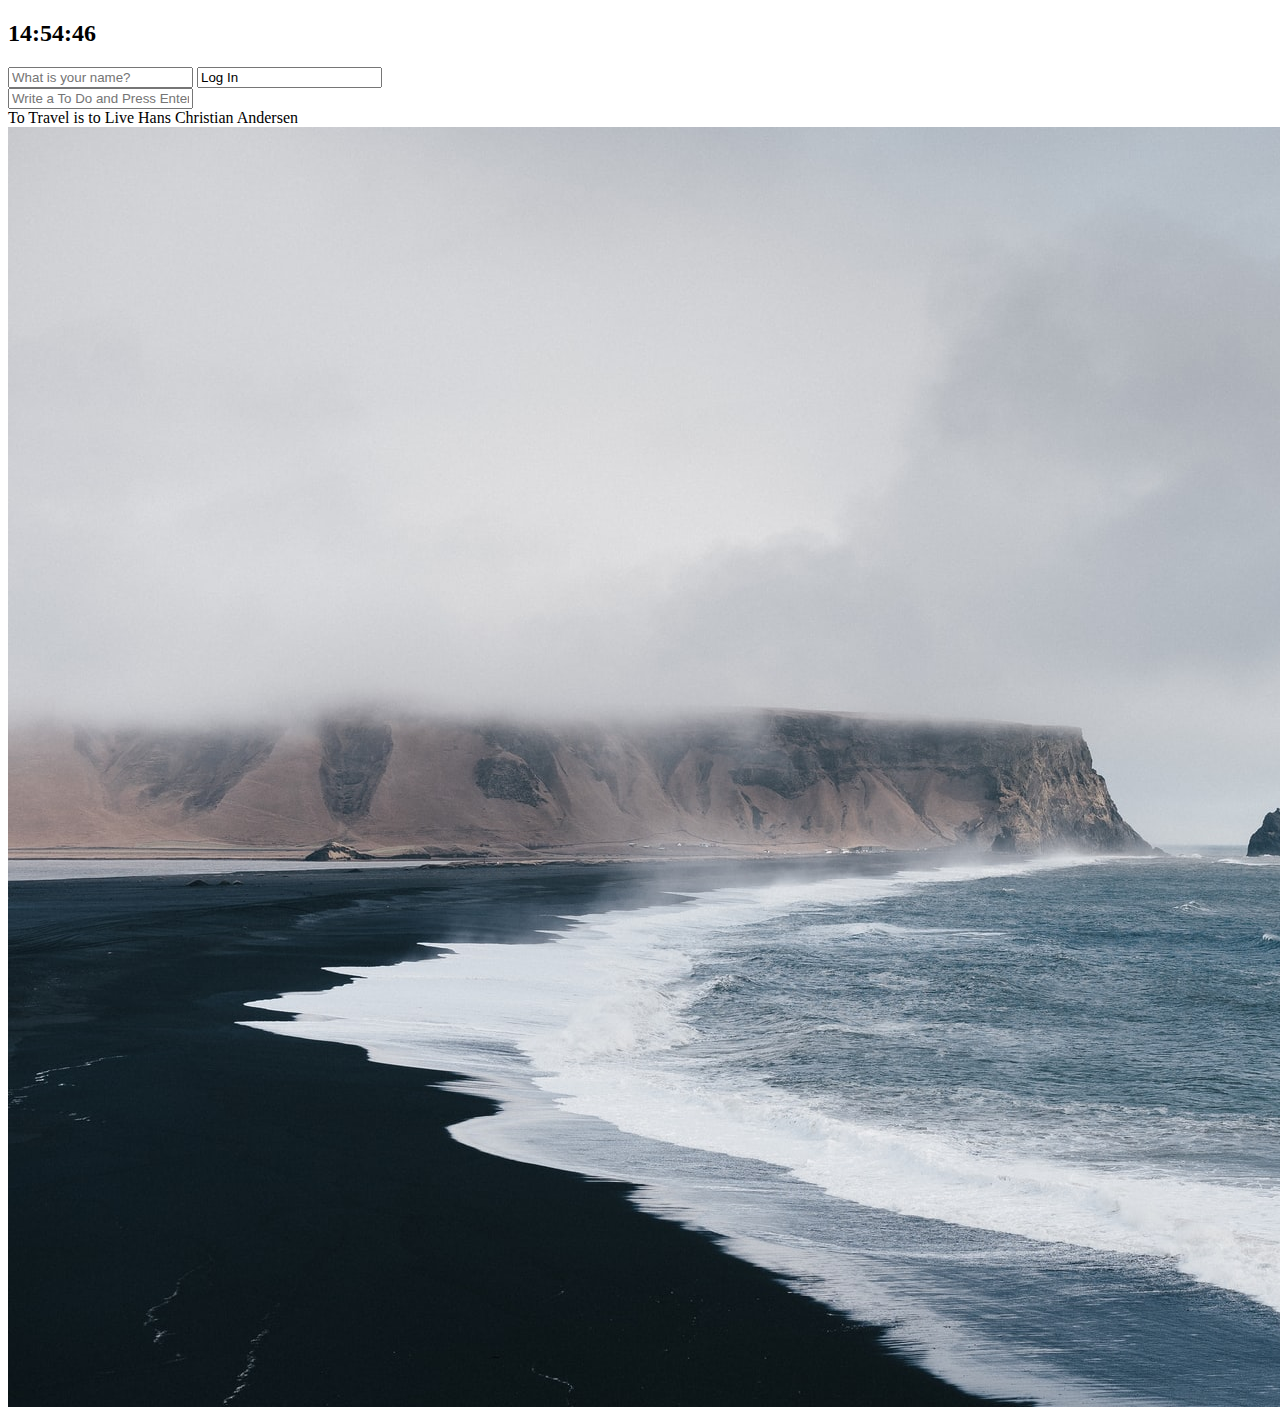
==== index.html @ 6d4325d9 "todo_list_delete" ====
<!DOCTYPE html>
<html lang="en">
<head>
	<meta charset="UTF-8" />
	<meta name="viewport" content=""width=device-width, initial-scale="1.0" />
	<link rel="Stylesheet" href="css/style.css" />
	<title>Momentum App</title>
</head>
	<body>
		<h2 id="clock">00:00:00</h2>
		<form  class="hidden" id="login-form">
			<input 
 				required
				maxlength="15"
				type="text" 
				placeholder="What is your name?" 
			/> 
			<input type="text" value="Log In" />
		</form>
		<h1 class="hidden" id="greeting"></h1>
		<form id="todo-form">
			<input type="text" placeholder="Write a To Do and Press Enter" required />
		</form>
		<ui id="todo-list"></ui>
		<div id="quote">
			<span></span>
			<span></span>
		</div>
		<script src="js/greetings.js"></script>
		<script src="js/clock.js"></script>
		<script src="js/quotes.js"></script>
		<script src="js/background.js"></script>
		<script src="js/todolist.js"></script>
	</body>
</html>
---- css/style.css ----
.hidden {
	display: none;
}
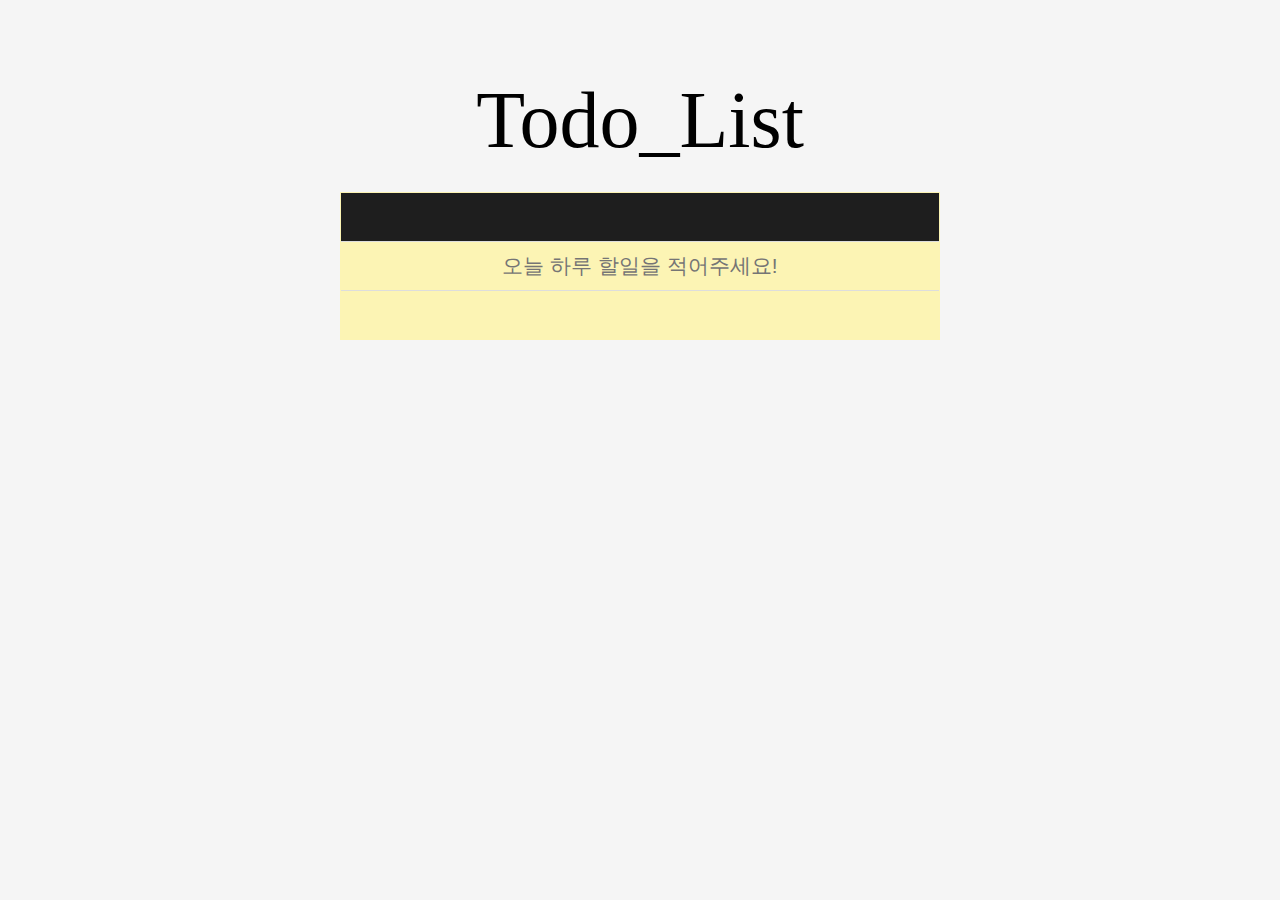
==== commit 4f3a0cfb: "first_todo_list" ====
--- a/index.html
+++ b/index.html
@@ -3,33 +3,33 @@
 <head>
 	<meta charset="UTF-8" />
 	<meta name="viewport" content=""width=device-width, initial-scale="1.0" />
+	<link rel="stylesheet" href="css/reset.css"> <!--reset.css적용-->
 	<link rel="Stylesheet" href="css/style.css" />
-	<title>Momentum App</title>
+	<title>Todo-list</title>
 </head>
-	<body>
-		<h2 id="clock">00:00:00</h2>
-		<form  class="hidden" id="login-form">
-			<input 
- 				required
+<body>
+	<div class="todo-wrapper">
+		<div class="todo-title">Todo_List</div>
+		<div class="todo-box">
+			<div class="black-box"></div>
+			<div class="todo-input-box">
+<!-- 				<button class="complete-all-btn">✔</button>
+ -->				<input 
+				type="text" 
 				maxlength="15"
-				type="text" 
-				placeholder="What is your name?" 
-			/> 
-			<input type="text" value="Log In" />
-		</form>
-		<h1 class="hidden" id="greeting"></h1>
-		<form id="todo-form">
-			<input type="text" placeholder="Write a To Do and Press Enter" required />
-		</form>
-		<ui id="todo-list"></ui>
-		<div id="quote">
-			<span></span>
-			<span></span>
+				class="todo-input" 
+				placeholder="오늘 하루 할일을 적어주세요!" required>
+			</div>
+			<ul class="todo-list">
+
+			</ul>
+			<div class="todo-bottom">
+				<div class="button-group">
+					<!-- 필요하면 버튼구현-->
+				</div>
+			</div>
 		</div>
-		<script src="js/greetings.js"></script>
-		<script src="js/clock.js"></script>
-		<script src="js/quotes.js"></script>
-		<script src="js/background.js"></script>
-		<script src="js/todolist.js"></script>
-	</body>
+	</div>
+	<script src="js/todolist.js"></script>
+</body>
 </html>--- a/css/style.css
+++ b/css/style.css
@@ -1,3 +1,172 @@
-.hidden {
-	display: none;
-}+html {
+	height: 100%;
+}
+
+body {
+    display: flex;
+    flex-wrap: nowrap;
+    justify-content: center;
+    background-color: #F5F5F5;
+    min-height: 100%;
+}
+
+.todo-wrapper {
+    justify-content: center;
+    margin-top: 3rem;
+    min-width: 600px;
+}
+
+.todo-title {
+    padding: 2rem;
+    text-align: center;
+    color: black;
+    font-size: 5rem;
+}
+
+.todo-box {
+    background-color: #FCF4B4;
+    border: 1px solid #FCF4B4;
+}
+
+.black-box {
+    display: flex;
+    flex-wrap: nowrap;
+     flex-direction: row;
+     height: 3rem;
+    border-bottom: 1px solid #ddd;
+    justify-content: flex-start;
+    align-items: center;
+    background-color: rgb(30, 30, 30);
+}
+
+.todo-input {
+    background-color: #FCF4B4;
+}
+
+.todo-input-box {
+    display: flex;
+    flex-wrap: nowrap;
+     flex-direction: row;
+    height: 3rem;
+    border-bottom: 1px solid #ddd;
+    justify-content: center;
+    align-items: center;
+}
+
+button {
+    background-color: transparent;
+    border: 0;
+}
+
+
+.todo-input {
+    width: 80%;
+    text-align: center;
+    border: 0;
+    outline: none;
+    font-size: 1.3rem;
+}
+
+.todo-item {
+     position: relative;
+     display: flex;
+    flex-wrap: nowrap;
+    flex-direction: row;
+    justify-content: space-between;
+    align-items: center;
+    height: 3rem;
+    border-bottom: 1px solid #ddd;
+}
+/* border-right:  thick double red;
+ */
+.todo-item:hover.delBtn {
+    opacity: 1;
+}
+
+.checkbox {
+    min-width: none;
+    min-height: none;
+    width: 1.5rem;
+    height: 1.5rem;
+    margin: 0.5rem 0.5rem;
+    border-radius: 100%;
+    border: 1px solid lightgray;
+    cursor: pointer;
+    text-align: center;
+    display: flex; /* 가로 정렬을 위한 flex */
+    justify-content: center; /* 수평 가운데 정렬 */
+    align-items: center; /* 수직 가운데 정렬 */
+    position: relative;
+}
+
+.checkbox:after {
+    content: "";
+    display: block;
+    width: 1px;
+    height: 205%;
+    background-color: red;
+    position: absolute;
+    top: 50%;
+    right: -80%;
+    transform: translate(-50%, -50%);
+}
+
+.checkbox::before {
+    content: "";
+    display: block;
+    width: 1px;
+    height: 205%;
+    background-color: red;
+    position: absolute;
+    top: 50%;
+    right: -60%;
+    transform: translate(-50%, -50%);
+}
+
+.todo-item.checked .checkbox{
+    border: 1px solid darkgray;
+    color: green;
+}
+
+.todo {
+    font-size: 1.3rem;
+    padding: 0 1rem;
+/*     padding: 5% 10%;
+ */    width: 100%;
+/*     border-left : thick double #dd0d0d;
+ */    /* height: 10px; */
+}
+
+.todo-item.checked .todo{
+    font-style: italic;
+    text-decoration: line-through;
+    color: lightgray;
+}
+
+.delBtn {
+    opacity: 1;
+    width: 3rem;
+    height: 3rem;
+    font-size: 1.5rem;
+    font-weight: lighter;
+    cursor: pointer;
+}
+
+.todo-bottom {
+    height: 3rem;
+    display: flex;
+    flex-wrap: nowrap;
+    flex-direction: row;
+    justify-content: space-between;
+    align-items: center;
+    padding: 0 1rem;
+}
+
+.edit-input {
+    position: absolute;
+    left: 0;
+    top: 0;
+    width: 590px;
+    height: 2.8rem;
+    margin: 0;
+}
